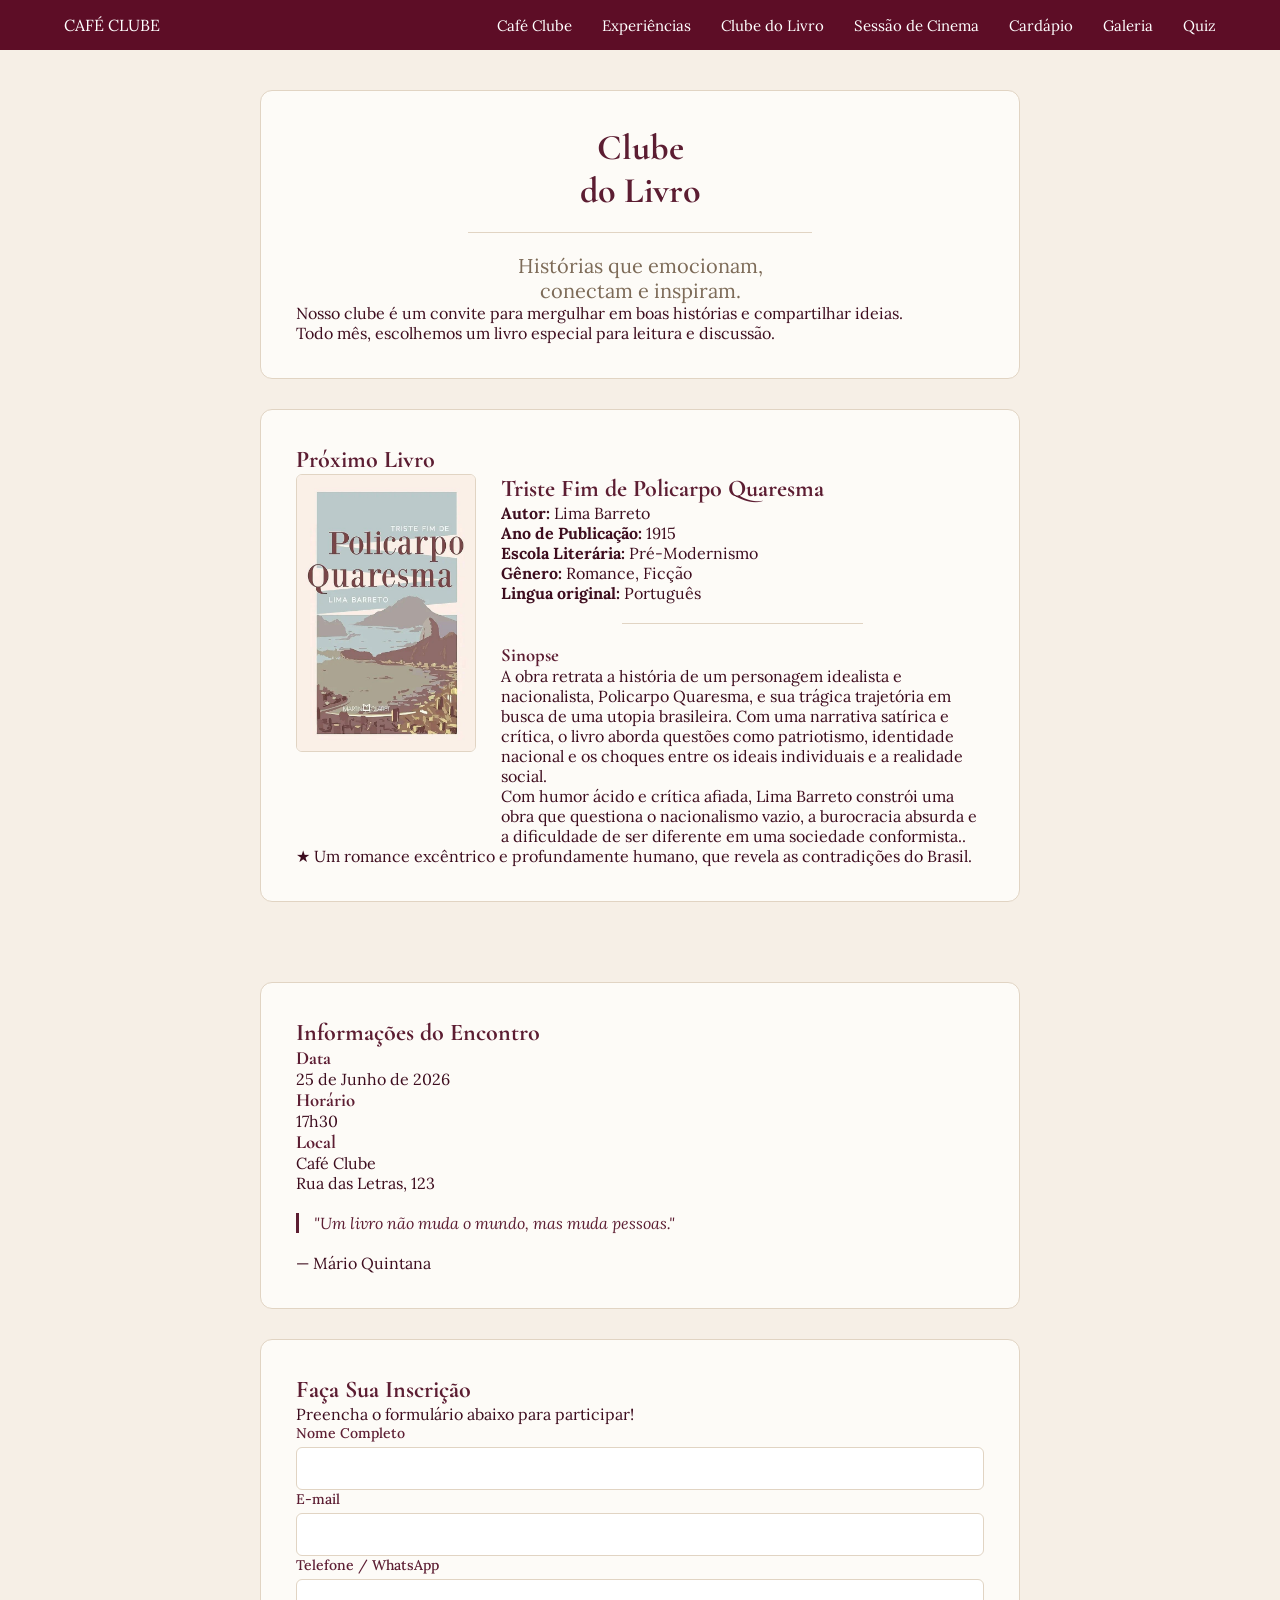
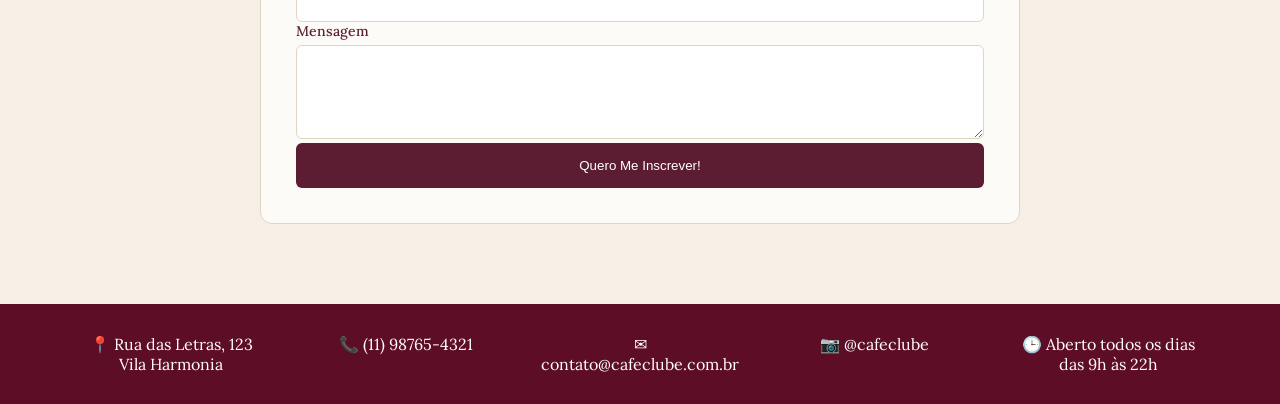
==== landing-page-ICC/clube-livro.html @ c72f2fc2 "Add files via upload" ====
<!DOCTYPE html>
<html lang="pt-BR">

<head>

    <meta charset="UTF-8">

    <meta name="viewport" content="width=device-width, initial-scale=1.0">

    <title>Clube do Livro - Café Clube</title>

    <link rel="stylesheet" href="style.css">

    <link rel="preconnect" href="https://fonts.googleapis.com">

    <link rel="preconnect" href="https://fonts.gstatic.com" crossorigin>

    <link
        href="https://fonts.googleapis.com/css2?family=Cormorant+Garamond:wght@400;600;700&family=Lora:wght@400;500&display=swap"
        rel="stylesheet">

</head>

<body>

    <!-- ========================================= -->
    <!-- CABEÇALHO                                 -->
    <!-- ========================================= -->

    <header>

        <div class="container">

            <!-- Logo -->

            <div class="logo">
                CAFÉ CLUBE
            </div>

            <!-- Menu -->

            <nav>

                <ul class="menu">

                    <li><a href="index.html">Café Clube</a></li>

                    <li><a href="catalogo.html">Experiências</a></li>

                    <li><a href="clube-livro.html">Clube do Livro</a></li>

                    <li><a href="sessao-filme.html">Sessão de Cinema</a></li>

                    <li><a href="cardapio.html">Cardápio</a></li>

                    <li><a href="galeria.html">Galeria</a></li>

                    <li><a href="quiz.html">Quiz</a></li>

                </ul>

            </nav>

        </div>

    </header>

    <main>

        <!-- ========================================= -->
        <!-- ÁREA PRINCIPAL                            -->
        <!-- ========================================= -->

        <section class="hero">

            <div class="container hero-container">

                <!-- ================================= -->
                <!-- CARD ESQUERDO                     -->
                <!-- ================================= -->

                <div class="cinema-card">

                    <!-- Topo -->

                    <div class="cinema-top">

                        <div class="titulo-cinema">

                            <h1>
                                Clube
                                <br>
                                do Livro
                            </h1>

                            <div class="linha"></div>

                            <h2>
                                Histórias que emocionam,
                                <br>
                                conectam e inspiram.
                            </h2>

                        </div>

                    </div>

                    <!-- Texto -->

                    <div class="descricao-cinema">

                        <p>
                            Nosso clube é um convite para mergulhar em boas histórias e compartilhar ideias.
                        </p>

                        <p>
                            Todo mês, escolhemos um livro especial para leitura e discussão.
                        </p>

                    </div>
                </div>



                <!-- ================================= -->
                <!-- PRÓXIMO LIVRO                  -->
                <!-- ================================= -->

                <div class="filme-card">

                    <div class="faixa-titulo">

                        <h2>Próximo Livro</h2>

                    </div>

                    <div class="filme-conteudo">

                        <!-- Poster -->

                        <div class="poster">

                            <img src="imgens\policarpo.jpg" alt="Triste Fim de Policarpo Quaresma">

                        </div>

                        <!-- Informações -->

                        <div class="filme-info">

                            <h2>
                                Triste Fim de Policarpo Quaresma
                            </h2>

                            <p><strong>Autor:</strong> Lima Barreto</p>

                            <p><strong>Ano de Publicação:</strong> 1915 </p>

                            <p><strong>Escola Literária:</strong> Pré-Modernismo</p>

                            <p><strong>Gênero:</strong> Romance, Ficção </p>

                            <p><strong> Lingua original:</strong> Português </p>

                            <div class="linha"></div>

                            <h3>Sinopse</h3>

                            <p>
                                A obra retrata a história de um personagem idealista e nacionalista, Policarpo Quaresma,
                                e sua trágica trajetória em busca de uma utopia brasileira. Com uma narrativa satírica e
                                crítica, o livro aborda questões como patriotismo, identidade nacional e os choques
                                entre os ideais individuais e a realidade social. </p>

                            <p>
                                Com humor ácido e crítica afiada, Lima Barreto constrói uma obra que questiona o
                                nacionalismo vazio, a burocracia absurda e a dificuldade de ser diferente em uma
                                sociedade conformista..
                            </p>

                        </div>

                    </div>

                    <!-- Destaque -->

                    <div class="frase-filme">

                        ★ Um romance excêntrico e profundamente humano, que revela as contradições do Brasil.

                    </div>

                </div>

            </div>

        </section>



        <!-- ========================================= -->
        <!-- INFORMAÇÕES E FORMULÁRIO                   -->
        <!-- ========================================= -->

        <section class="informacoes">

            <div class="container informacoes-container">

                <!-- Informações -->

                <div class="info-card">

                    <div class="faixa-azul">

                        <h2>Informações do Encontro</h2>

                    </div>

                    <div class="info-conteudo">

                        <!-- Dados -->

                        <div class="dados">

                            <div class="item-info">

                                <h3>Data</h3>

                                <p>25 de Junho de 2026</p>

                            </div>

                            <div class="item-info">

                                <h3>Horário</h3>

                                <p>17h30</p>

                            </div>

                            <div class="item-info">

                                <h3>Local</h3>

                                <p>
                                    Café Clube
                                    <br>
                                    Rua das Letras, 123
                                </p>

                            </div>
                        </div>

                        <!-- Citação -->

                        <div class="citacao">

                            <blockquote>

                                "Um livro não muda o mundo, mas muda pessoas."

                            </blockquote>

                            <p>— Mário Quintana </p>

                        </div>

                    </div>

                </div>



                <!-- Formulário -->
                <div class="formulario-card">

                    <div class="faixa-laranja">
                        <h2>Faça Sua Inscrição</h2>
                    </div>

                    <p class="texto-formulario">
                        Preencha o formulário abaixo para participar!
                    </p>

                    <form>

                        <div class="linha-formulario">

                            <div>
                                <label for="nome">Nome Completo</label>
                                <input type="text" id="nome" required>
                            </div>

                            <div>
                                <label for="email">E-mail</label>
                                <input type="email" id="email" required>
                            </div>

                        </div>

                        <div class="linha-formulario">

                            <div>
                                <label for="telefone">Telefone / WhatsApp</label>
                                <input type="tel" id="telefone">
                            </div>

                        </div>

                        <div>
                            <label for="mensagem">Mensagem</label>
                            <textarea id="mensagem" rows="4"></textarea>
                        </div>

                        <button type="submit">
                            Quero Me Inscrever!
                        </button>

                    </form>

                </div>

            </div>
        </section>
    </main>

    <!-- ========================================= -->
    <!-- RODAPÉ                                    -->
    <!-- ========================================= -->

    <footer>

        <div class="container footer-container">

            <div class="footer-item">

                <p>

                    📍 Rua das Letras, 123
                    <br>
                    Vila Harmonia

                </p>

            </div>

            <div class="footer-item">

                <p>

                    📞 (11) 98765-4321

                </p>

            </div>

            <div class="footer-item">

                <p>

                    ✉ contato@cafeclube.com.br

                </p>

            </div>

            <div class="footer-item">

                <p>

                    📷 @cafeclube

                </p>

            </div>

            <div class="footer-item">

                <p>

                    🕒 Aberto todos os dias
                    <br>
                    das 9h às 22h

                </p>

            </div>

        </div>

    </footer>

    <script src="script.js"></script>

</body>

</html>
---- landing-page-ICC/style.css ----
/* ========================================= */
/* RESET / BASE                              */
/* ========================================= */

* {
    margin: 0;
    padding: 0;
    box-sizing: border-box;
}

body {
    background-color: #f6efe6;
    font-family: 'Lora', serif;
    color: #3d0c1e;
}

/* ========================================= */
/* CONTAINER (PADRÃO GERAL)                  */
/* ========================================= */

.container {
    width: 90%;
    max-width: 1400px;
    margin: auto;
}

/* ========================================= */
/* CABEÇALHO                                 */
/* ========================================= */

header {
    background: #5d0d26;
    padding: 15px 0;
}

header .container {
    display: flex;
    justify-content: space-between;
    align-items: center;
}

.logo {
    color: white;
}

nav ul {
    display: flex;
    list-style: none;
    gap: 30px;
}

nav a {
    text-decoration: none;
    color: white;
    font-size: 15px;
}

nav a:hover {
    color: #f1d9b1;
}

/* ========================================= */
/* CATÁLOGO                                  */
/* ========================================= */

.catalogo-banner,
.catalogo-intro {
    background: white;
    border: 2px solid #d8c5a5;
    border-radius: 20px;
    padding: 40px;
    margin: 30px auto;
    text-align: center;
}

.catalogo-banner h1,
.catalogo-intro h2 {
    font-family: 'Cormorant Garamond', serif;
    color: #5d0d26;
    font-size: 42px;
    margin-bottom: 15px;
}

.catalogo-banner p,
.catalogo-intro p {
    line-height: 1.8;
}

.experiencias {
    padding: 30px 0;
}

.titulo-experiencias {
    text-align: center;
    margin-bottom: 40px;
}

.titulo-experiencias h2 {
    font-family: 'Cormorant Garamond', serif;
    color: #5d0d26;
    font-size: 38px;
}

.cards {
    display: grid;
    grid-template-columns: repeat(auto-fit, minmax(250px, 1fr));
    gap: 25px;
}

.card {
    background: white;
    border: 2px solid #d8c5a5;
    border-radius: 20px;
    padding: 25px;
    text-align: center;
}

.card img {
    width: 60px;
    height: 60px;
    object-fit: contain;
    margin-bottom: 15px;
}

.card h3 {
    color: #5d0d26;
    margin-bottom: 10px;
    font-family: 'Cormorant Garamond', serif;
}

.card p {
    margin-bottom: 20px;
    line-height: 1.6;
}

.card button {
    background: #5d0d26;
    color: white;
    border: none;
    padding: 10px 20px;
    border-radius: 8px;
    cursor: pointer;
}

.card button:hover {
    background: #7a1435;
}

/* ========================================= */
/* SESSÃO FILME / QUIZ                       */
/* ========================================= */

.hero-container,
.informacoes-container {
    display: flex;
    flex-direction: column;
    align-items: center;
    gap: 30px;
    width: 100%;
    max-width: 800px;
    margin: 0 auto;
    padding: 40px 20px;
}

.cinema-card,
.filme-card,
.info-card,
.formulario-card {
    background-color: #fdfbf7;
    border: 1px solid #e1d4c3;
    border-radius: 12px;
    padding: 35px;
    width: 100%;
}

h1, h2, h3 {
    font-family: 'Cormorant Garamond', serif;
    color: #5c1d32;
    margin-top: 0;
}

.titulo-cinema h1 {
    font-size: 36px;
    text-align: center;
}

.titulo-cinema h2 {
    font-size: 20px;
    text-align: center;
    font-family: 'Lora', serif;
    font-weight: 400;
    color: #7d6b58;
}

.linha {
    height: 1px;
    background-color: #e1d4c3;
    margin: 20px auto;
    width: 50%;
}

.filme-conteudo {
    display: flex;
    gap: 25px;
    align-items: flex-start;
}

.poster img {
    max-width: 180px;
    border-radius: 6px;
    border: 1px solid #e1d4c3;
}

.filme-info h2 {
    font-size: 24px;
    text-align: left;
}

.beneficios {
    display: grid;
    grid-template-columns: repeat(2, 1fr);
    gap: 15px;
    margin-top: 25px;
}

.beneficio {
    display: flex;
    align-items: center;
    gap: 10px;
    background: #f6efe6;
    padding: 12px;
    border-radius: 8px;
}

.beneficio img {
    width: 24px;
    height: 24px;
}

.citacao blockquote {
    font-style: italic;
    color: #5c1d32;
    border-left: 3px solid #5c1d32;
    padding-left: 15px;
    margin: 20px 0;
}

/* FORMULÁRIO */

label {
    display: block;
    font-size: 14px;
    margin-bottom: 5px;
    color: #5c1d32;
    font-weight: 500;
}

input,
select,
textarea {
    width: 100%;
    padding: 12px;
    border: 1px solid #e1d4c3;
    border-radius: 6px;
    background: white;
    font-family: 'Lora', serif;
}

button[type="submit"] {
    width: 100%;
    background: #5c1d32;
    color: white;
    border: none;
    padding: 15px;
    border-radius: 6px;
    cursor: pointer;
}

button[type="submit"]:hover {
    background: #3d0c1e;
}

/* ========================================= */
/* RODAPÉ                                    */
/* ========================================= */

footer {
    background: #5d0d26;
    color: white;
    padding: 30px 0;
    margin-top: 40px;
}

.footer-container {
    display: flex;
    justify-content: space-between;
    flex-wrap: wrap;
    gap: 20px;
}

.footer-item {
    flex: 1;
    min-width: 180px;
    text-align: center;
}

/* ========================================= */
/* RESPONSIVO                                */
/* ========================================= */

@media (max-width: 768px) {

    header .container {
        flex-direction: column;
        gap: 15px;
    }

    nav ul {
        flex-wrap: wrap;
        justify-content: center;
    }

    .footer-container {
        flex-direction: column;
    }
}
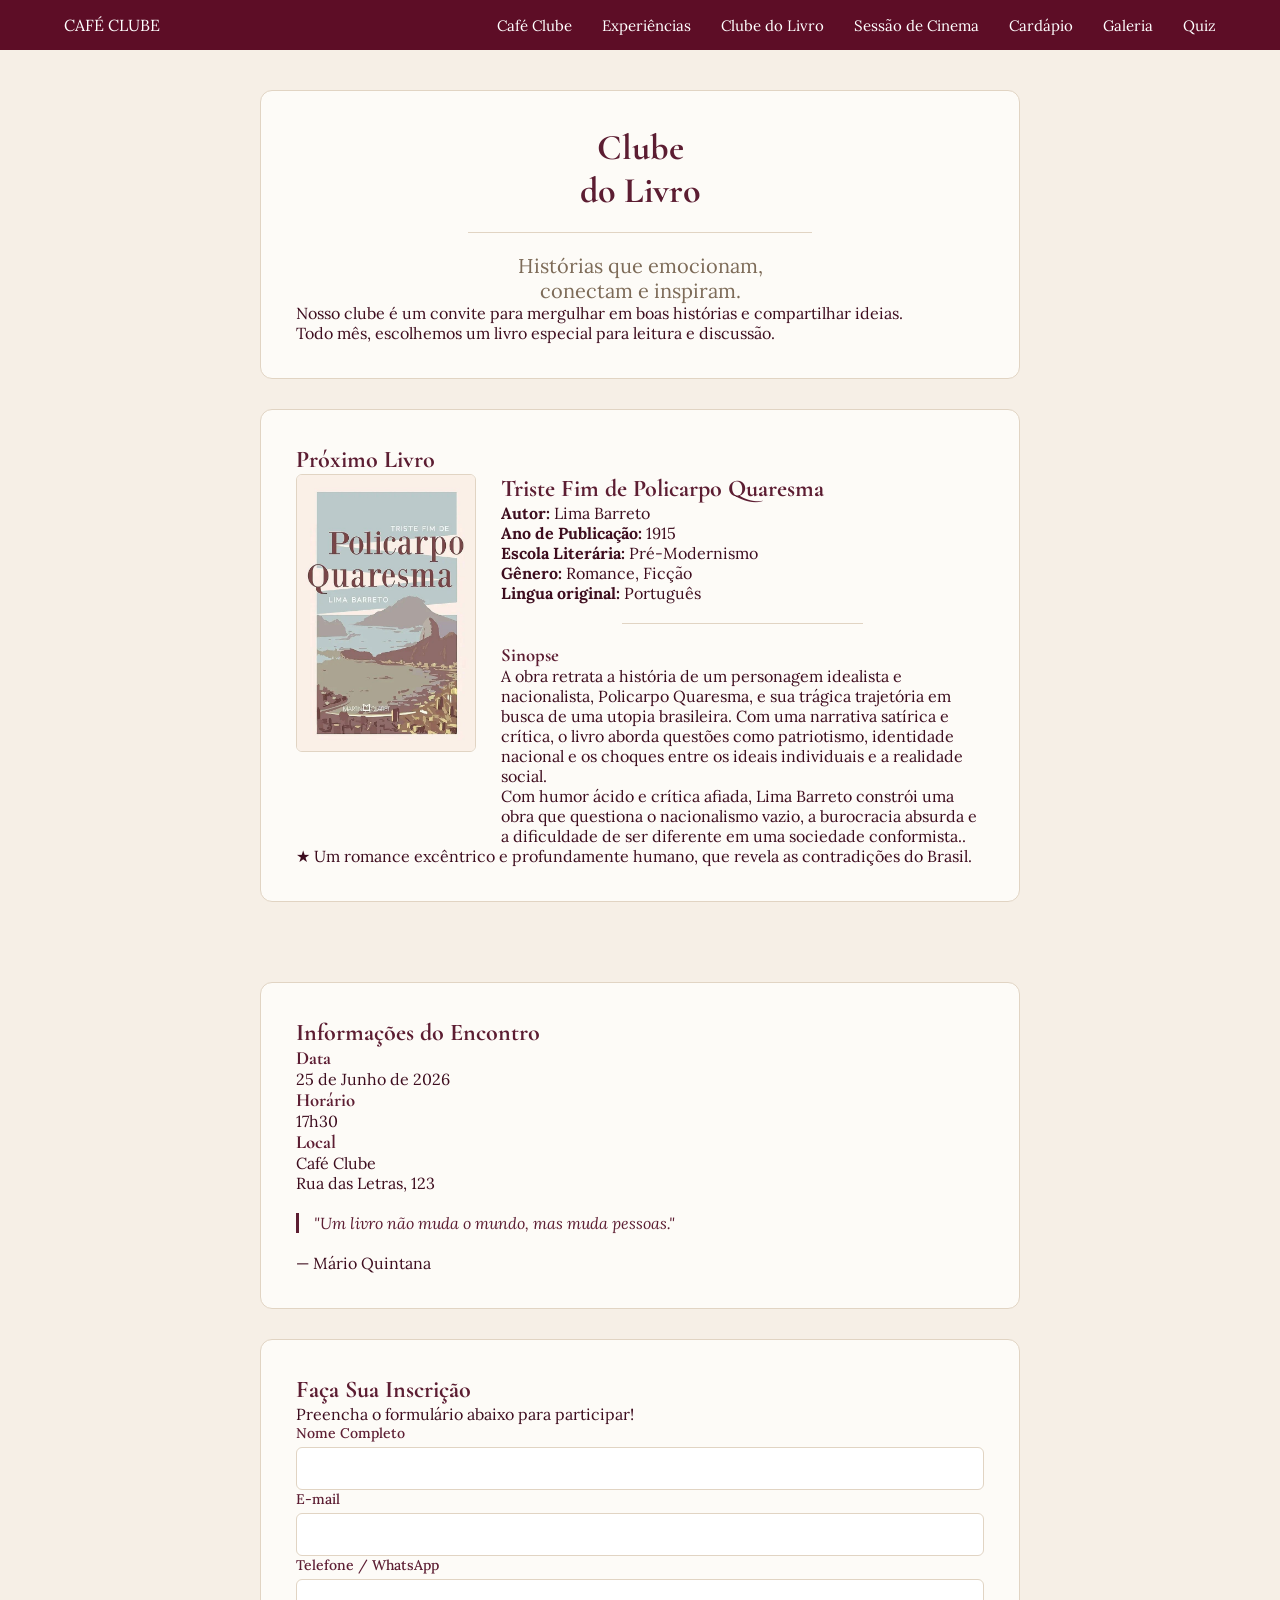
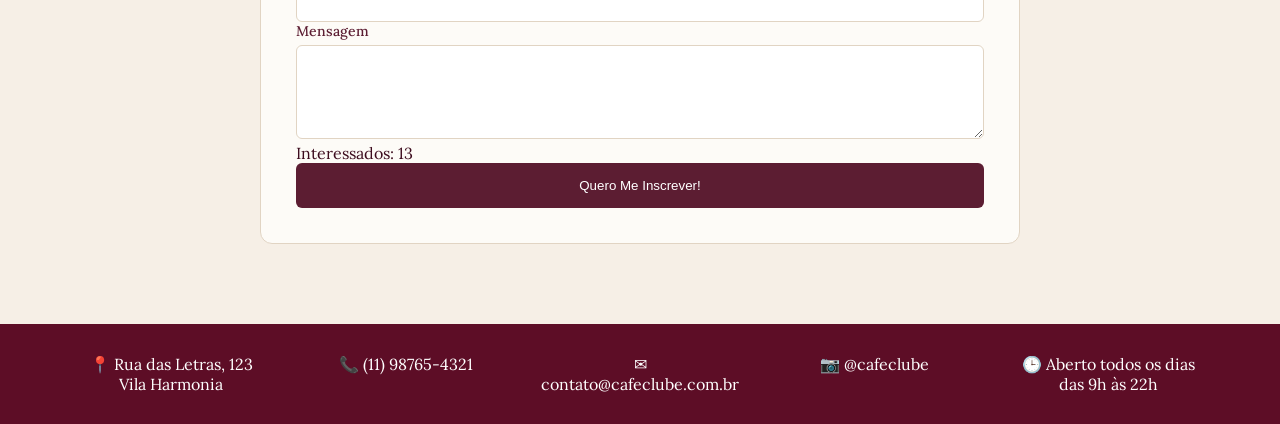
==== commit 9b16ddd3: "Update clube-livro.html" ====
--- a/landing-page-ICC/clube-livro.html
+++ b/landing-page-ICC/clube-livro.html
@@ -312,6 +312,10 @@
                             <textarea id="mensagem" rows="4"></textarea>
                         </div>
 
+                        <p class="contador-inscritos">
+                            Interessados: <span id="contador">13</span>
+                        </p>
+
                         <button type="submit">
                             Quero Me Inscrever!
                         </button>
@@ -394,4 +398,4 @@
 
 </body>
 
-</html>+</html>
